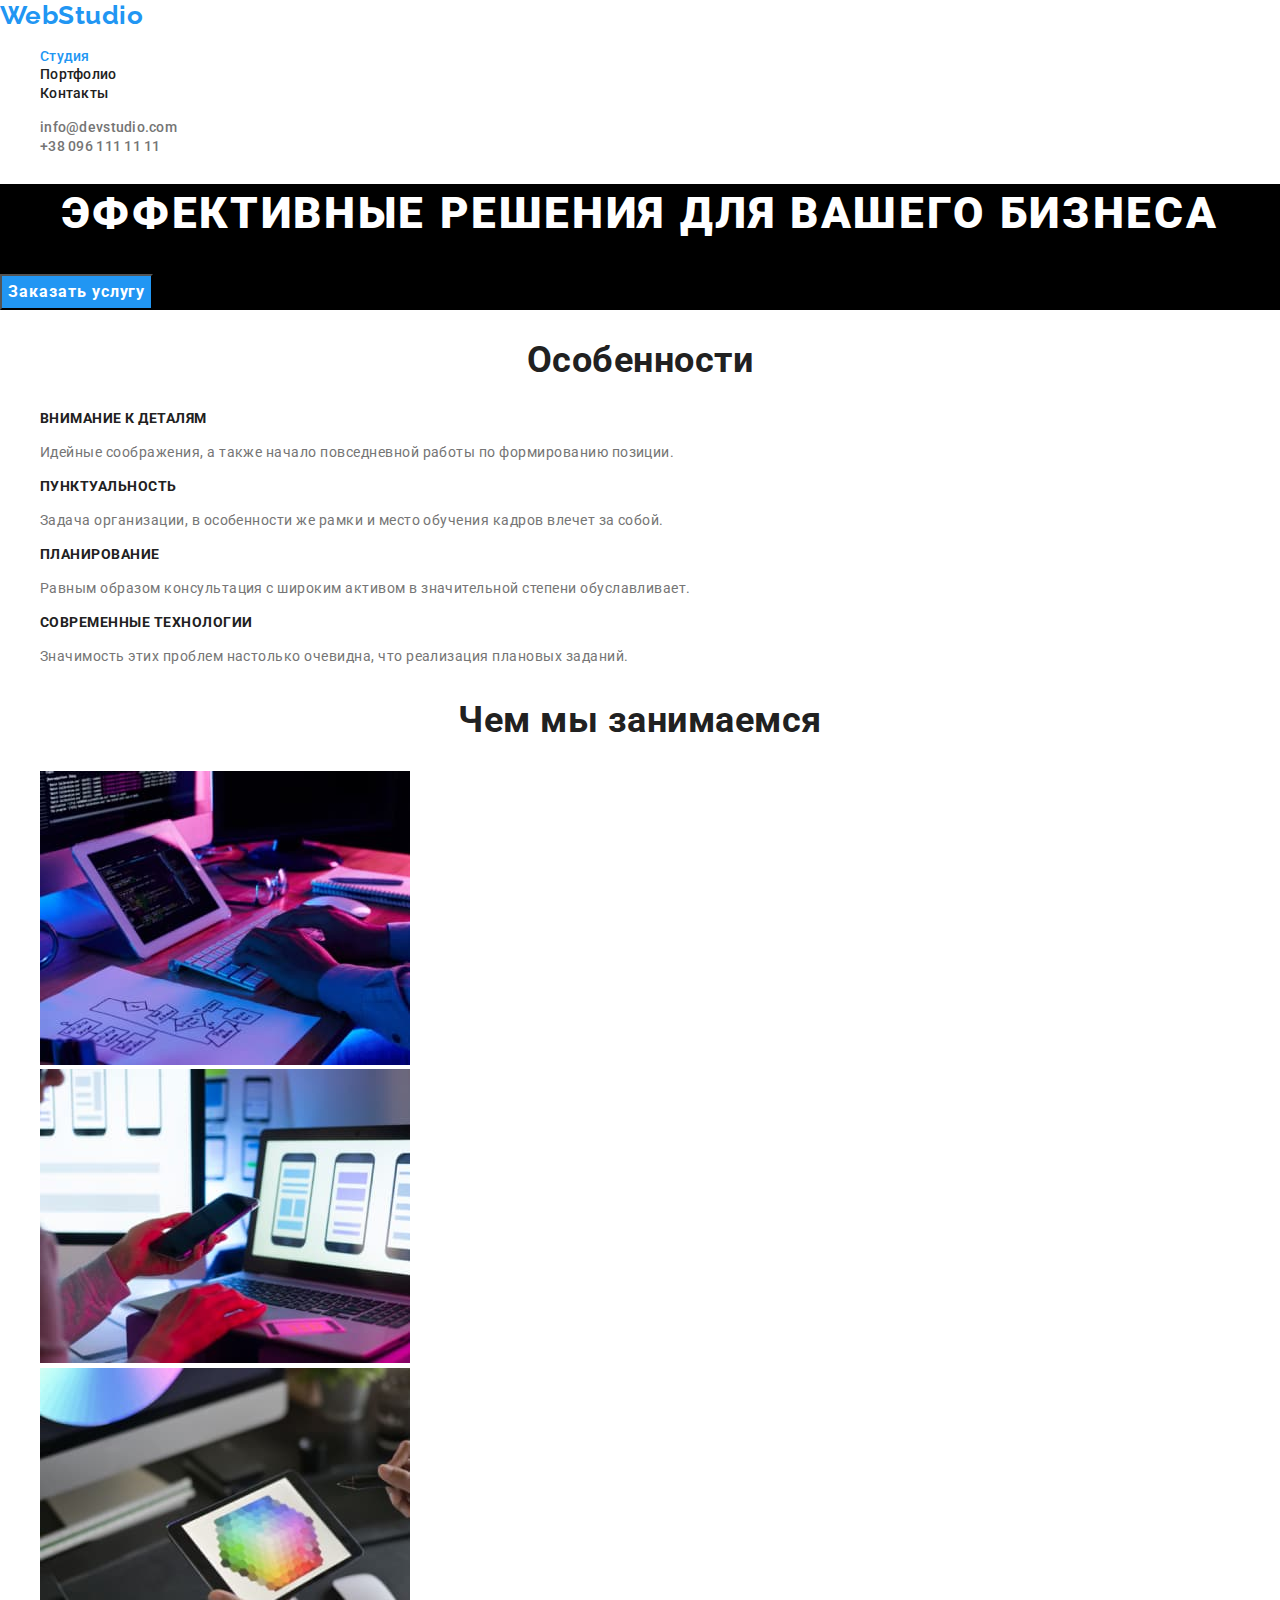
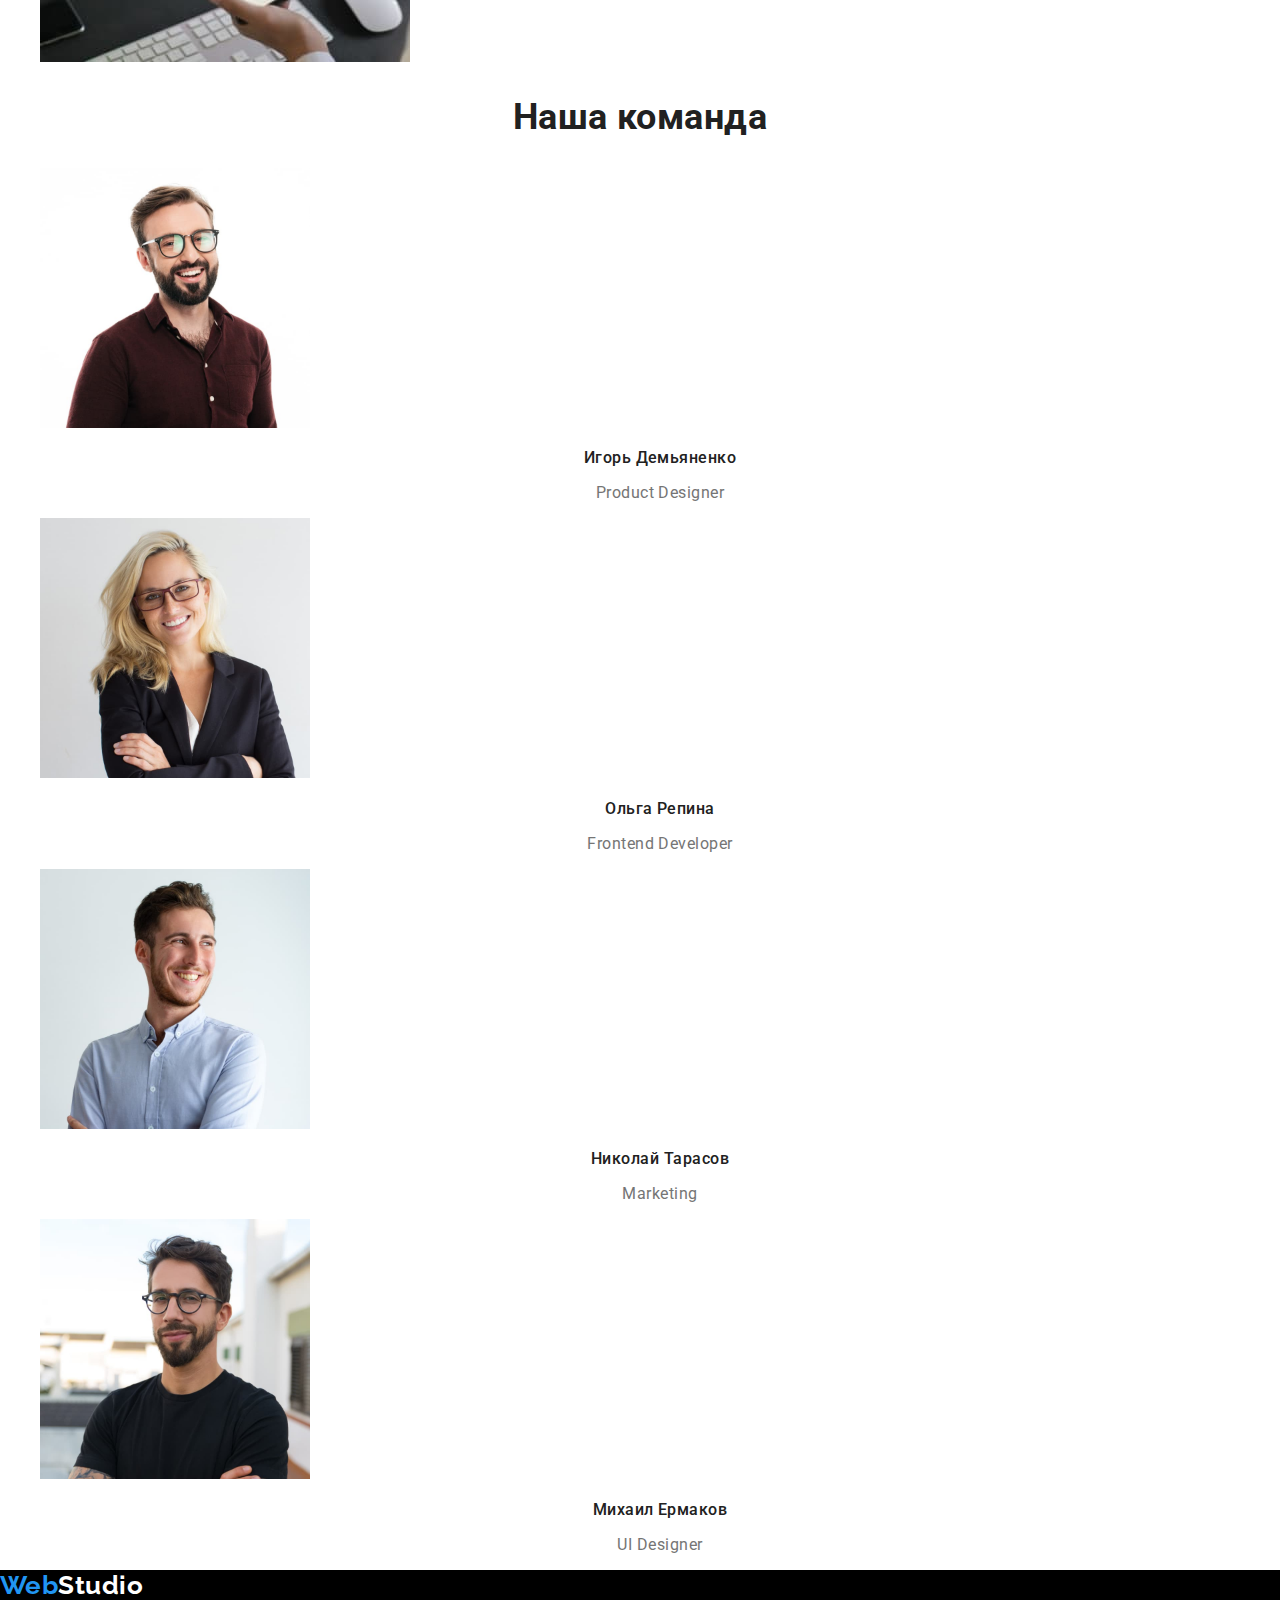
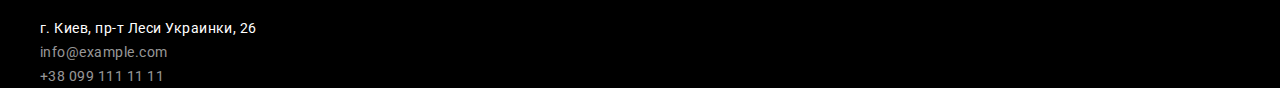
==== index.html @ 6b465ae9 "added homework #2" ====
<!DOCTYPE html>
<html lang="ru">
  <head>
    <meta charset="UTF-8" />
    <meta http-equiv="X-UA-Compatible" content="IE=edge" />
    <meta name="viewport" content="width=device-width, initial-scale=1.0" />
    <title>Студия</title>
    <link
      href="https://fonts.googleapis.com/css2?family=Raleway:wght@700&family=Roboto:wght@400;500;700;900&display=swap"
      rel="stylesheet"
    />
    <link rel="stylesheet" href="./css/modern-normalize.css" />
    <link rel="stylesheet" href="./css/styles.css" />
  </head>
  <body>
    <!-- Header -->

    <header>
      <nav>
        <a class="header-logo link" href=""
          ><span class="logo">Web</span>Studio
        </a>

        <ul class="list">
          <li><a class="nav-link link current" href="">Студия</a></li>
          <li>
            <a class="nav-link link" href="./portfolio.html">Портфолио</a>
          </li>
          <li><a class="nav-link link" href="">Контакты</a></li>
        </ul>
      </nav>

      <ul class="list">
        <li>
          <a class="contact-link link" href="mailto:info@devstudio.com"
            >info@devstudio.com</a
          >
        </li>
        <li>
          <a class="contact-link link" href="tel:+380961111111"
            >+38 096 111 11 11</a
          >
        </li>
      </ul>
    </header>
    <main>
      <!-- hero section -->

      <section class="hero">
        <h1 class="hero-title">Эффективные решения для вашего бизнеса</h1>
        <button class="hero-button button" type="button">
          Заказать услугу
        </button>
      </section>

      <!-- feature section -->

      <section class="section">
        <h2 class="section-title">Особенности</h2>
        <ul class="feature-list list">
          <li>
            <h3 class="feature-title">Внимание к деталям</h3>
            <p class="feature-text">
              Идейные соображения, а также начало повседневной работы по
              формированию позиции.
            </p>
          </li>
          <li>
            <h3 class="feature-title">Пунктуальность</h3>
            <p class="feature-text">
              Задача организации, в особенности же рамки и место обучения кадров
              влечет за собой.
            </p>
          </li>
          <li>
            <h3 class="feature-title">Планирование</h3>
            <p class="feature-text">
              Равным образом консультация с широким активом в значительной
              степени обуславливает.
            </p>
          </li>
          <li>
            <h3 class="feature-title">Современные технологии</h3>
            <p class="feature-text">
              Значимость этих проблем настолько очевидна, что реализация
              плановых заданий.
            </p>
          </li>
        </ul>
      </section>

      <!-- work section -->

      <section class="section">
        <h2 class="section-title">Чем мы занимаемся</h2>
        <ul class="work-list list">
          <li>
            <img
              src="./images/computer.jpg"
              width="370"
              alt="персональный комьютер"
            />
          </li>
          <li>
            <img
              src="./images/cellphone.jpg"
              width="370"
              alt="мобильный телефон"
            />
          </li>
          <li>
            <img src="./images/tablet.jpg" width="370" alt="планшет" />
          </li>
        </ul>
      </section>

      <!-- team section -->

      <section class="section">
        <h2 class="section-title">Наша команда</h2>
        <ul class="team-list list">
          <li>
            <img src="./images/igor.jpg" width="270" alt="Игорь Демьяненко" />
            <h3 class="team-title">Игорь Демьяненко</h3>
            <p class="team-text">Product Designer</p>
          </li>
          <li>
            <img src="./images/olga.jpg" width="270" alt="Ольга Репина" />
            <h3 class="team-title">Ольга Репина</h3>
            <p class="team-text">Frontend Developer</p>
          </li>
          <li>
            <img
              src="./images/nicholas.jpg"
              width="270"
              alt="Николай Тарасов"
            />
            <h3 class="team-title">Николай Тарасов</h3>
            <p class="team-text">Marketing</p>
          </li>
          <li>
            <img src="./images/michael.jpg" width="270" alt="Михаил Ермаков" />
            <h3 class="team-title">Михаил Ермаков</h3>
            <p class="team-text">UI Designer</p>
          </li>
        </ul>
      </section>
    </main>

    <!-- footer -->

    <footer class="footer">
      <a class="footer-logo link" href=""
        ><span class="logo">Web</span>Studio</a
      >

      <address>
        <ul class="list">
          <li>
            <span class="address-text">г. Киев, пр-т Леси Украинки, 26</span>
          </li>
          <li>
            <a class="address-link link" href="mailto:info@example.com"
              >info@example.com</a
            >
          </li>
          <li>
            <a class="address-link link" href="tel:+380991111111"
              >+38 099 111 11 11</a
            >
          </li>
        </ul>
      </address>
    </footer>
  </body>
</html>
---- css/styles.css ----
:root {
  --primary-text-color: #757575;
  --title-text-color: #212121;
  --accent-color: #2196f3;
}

body {
  color: var(--primary-text-color);
  background-color: #ffffff;

  font-family: roboto, sans-serif;
  letter-spacing: 0.03em;
}

.list {
  list-style: none;
}

.link {
  text-decoration: none;
  color: inherit;
}

.button {
  cursor: pointer;

  font-family: inherit;
}

/* header */

.logo {
  color: var(--accent-color);
}

.header-logo {
  color: #000000;

  font-family: Raleway, sans-serif;
  font-weight: 700;
  font-size: 26px;
  line-height: 1.19;
}

.header-logo:focus,
.header-logo:hover {
  color: var(--accent-color);
}

.nav-link {
  color: var(--title-text-color);
}

.nav-link,
.contact-link {
  font-weight: 500;
  font-size: 14px;
  line-height: 1.14;
  letter-spacing: 0.02em;
}

.nav-link:hover,
.nav-link:focus,
.contact-link:hover,
.contact-link:focus {
  color: var(--accent-color);
}

.nav-link.current {
  color: var(--accent-color);
}

/* footer */

.footer-logo {
  color: #ffffff;

  font-family: Raleway, sans-serif;
  font-weight: 700;
  font-size: 26px;
  line-height: 1.19;
}

.address-text {
  color: #ffffff;
}

.address-link {
  color: rgba(255, 255, 255, 0.6);
}

.footer-logo:focus,
.footer-logo:hover,
.address-link:focus,
.address-link:hover {
  color: var(--accent-color);
}

.footer {
  background-color: black;
}

.address-text,
.address-link {
  font-style: normal;
  font-size: 14px;
  line-height: 1.71;
}

/* index.html */

/* hero section */

.hero-button {
  color: #ffffff;
  background-color: var(--accent-color);

  font-weight: 700;
  font-size: 16px;
  line-height: 1.87;
  letter-spacing: 0.06em;
}

.hero-button:focus,
.hero-button:hover {
  background-color: #188ce8;
}

.hero-title {
  color: #ffffff;

  font-weight: 900;
  font-size: 44px;
  line-height: 1.36;
  text-align: center;
  letter-spacing: 0.06em;
  text-transform: uppercase;
}

.hero {
  background-color: black;
}

.section-title {
  color: var(--title-text-color);

  font-size: 36px;
  line-height: 1.17;
  text-align: center;
}

/* feature section */

.feature-title {
  color: var(--title-text-color);

  font-size: 14px;
  line-height: 1.14;
  text-transform: uppercase;
}

.feature-text {
  font-size: 14px;
  line-height: 1.71;
}

/* work section */

/* team section */

.team-title {
  color: var(--title-text-color);

  font-weight: 500;
  font-size: 16px;
  line-height: 1.19;
  text-align: center;
}

.team-text {
  font-size: 16px;
  line-height: 1.19;
  text-align: center;
}

/* portfolio.html */

.portfolio-button {
  color: var(--title-text-color);
  background-color: #f5f4fa;

  font-weight: 500;
  font-size: 16px;
  line-height: 1.62;
}

.portfolio-title {
  color: var(--title-text-color);

  font-size: 18px;
  line-height: 2;
  letter-spacing: 0.06em;
}

.portfolio-text {
  font-size: 16px;
  line-height: 1.87;
}

.portfolio-button:hover,
.portfolio-button:focus {
  color: #ffffff;
  background-color: var(--accent-color);
}
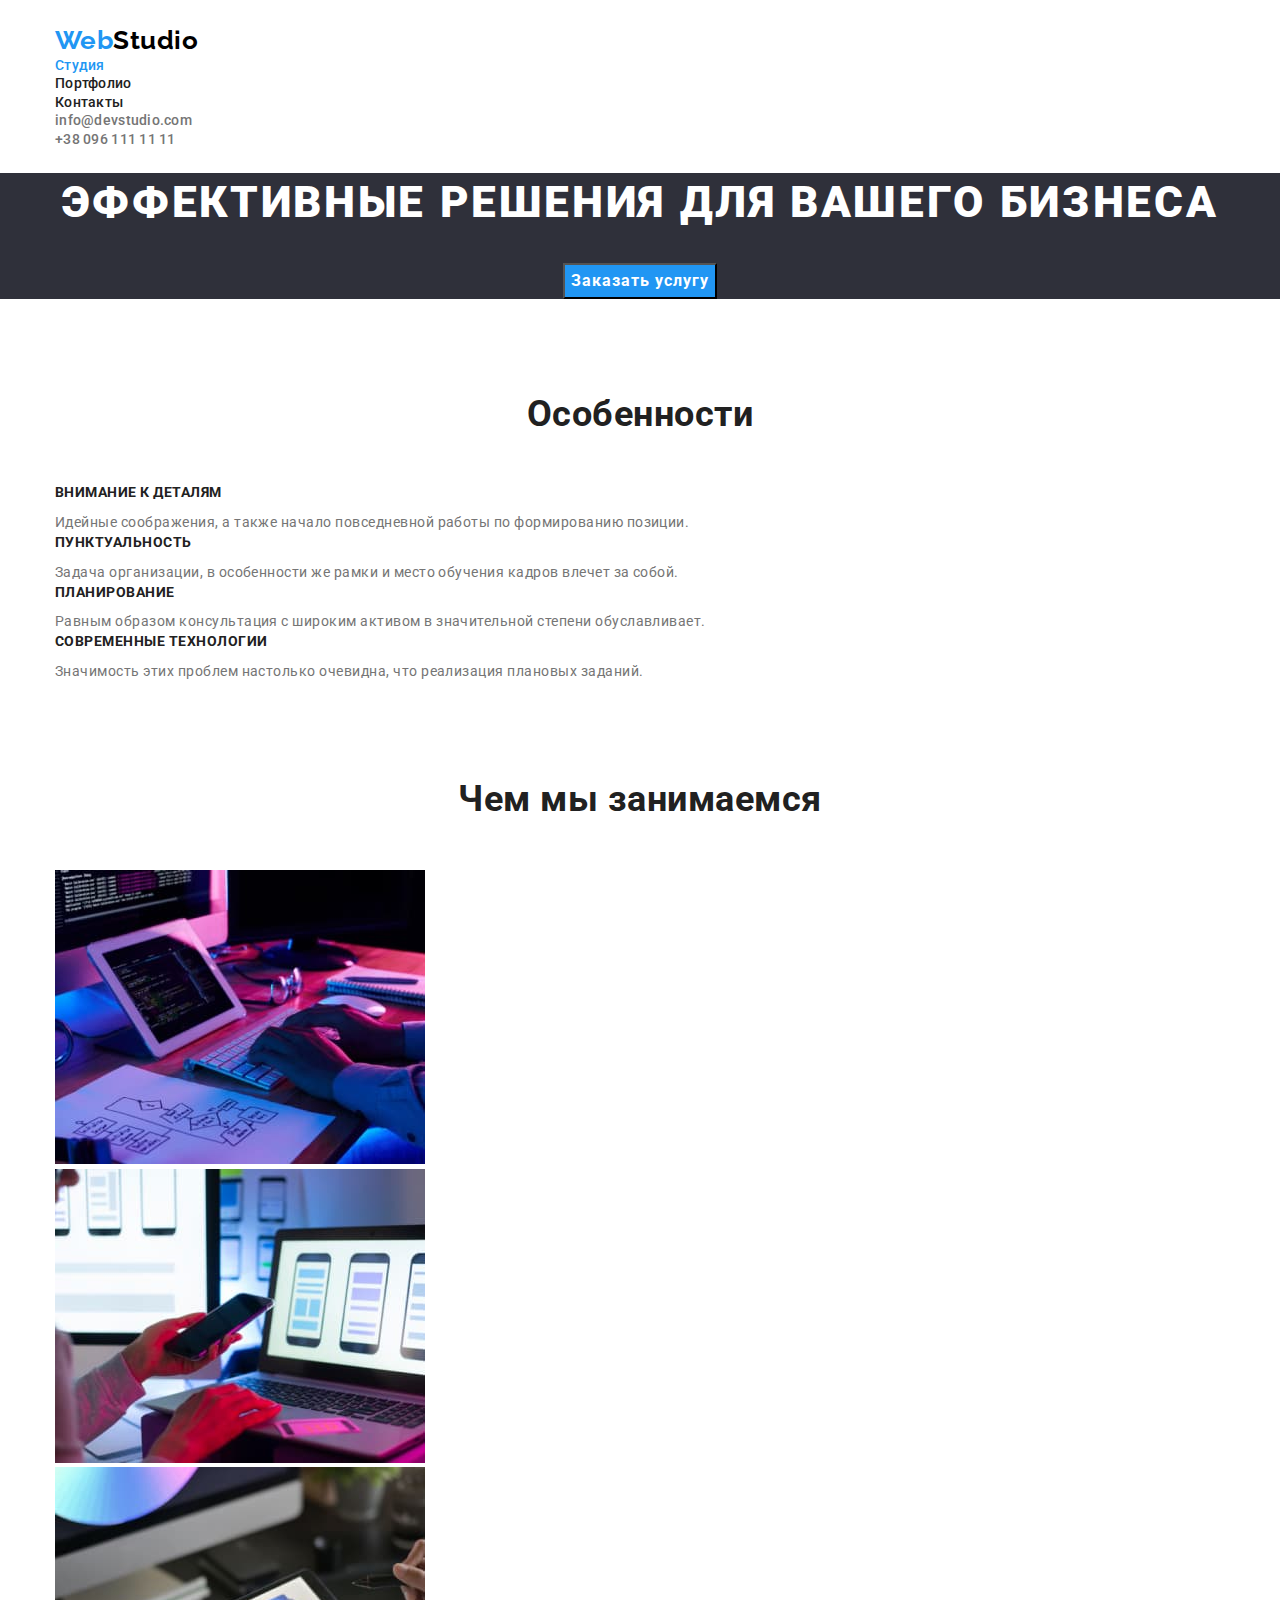
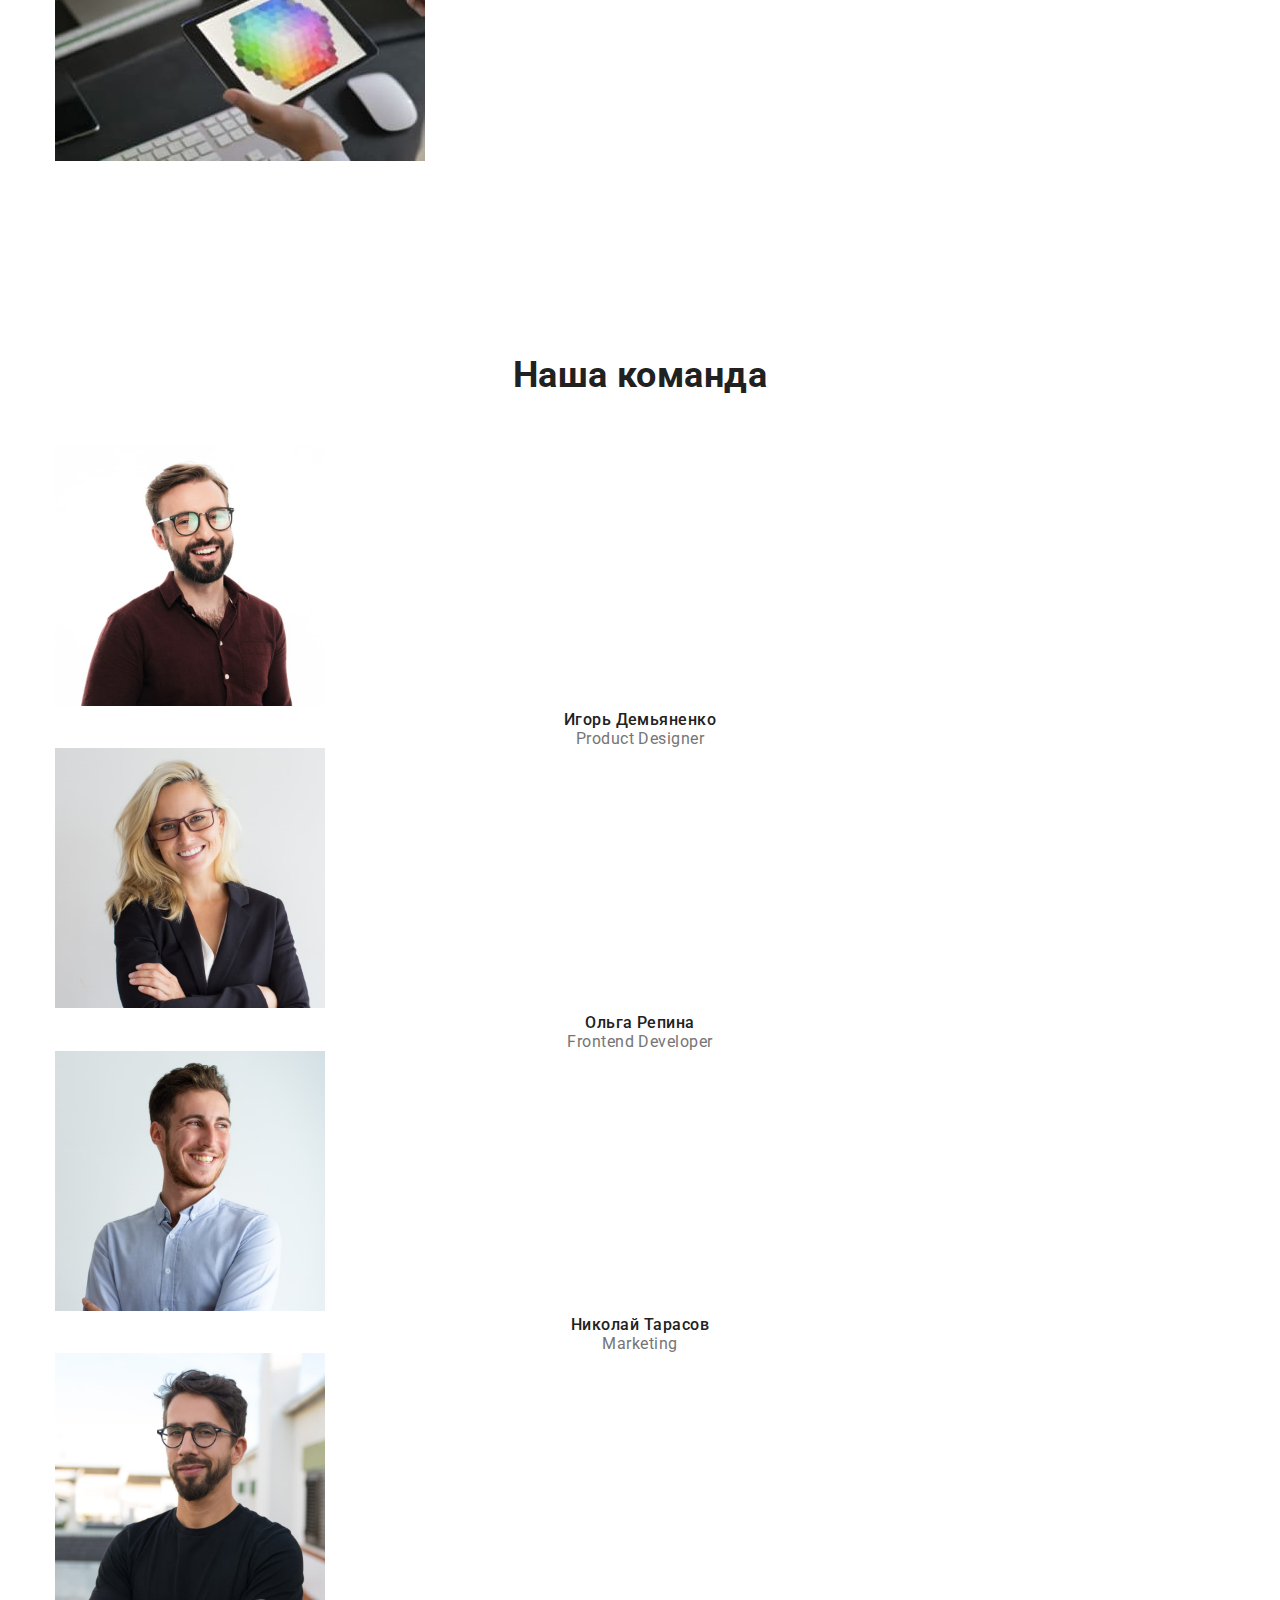
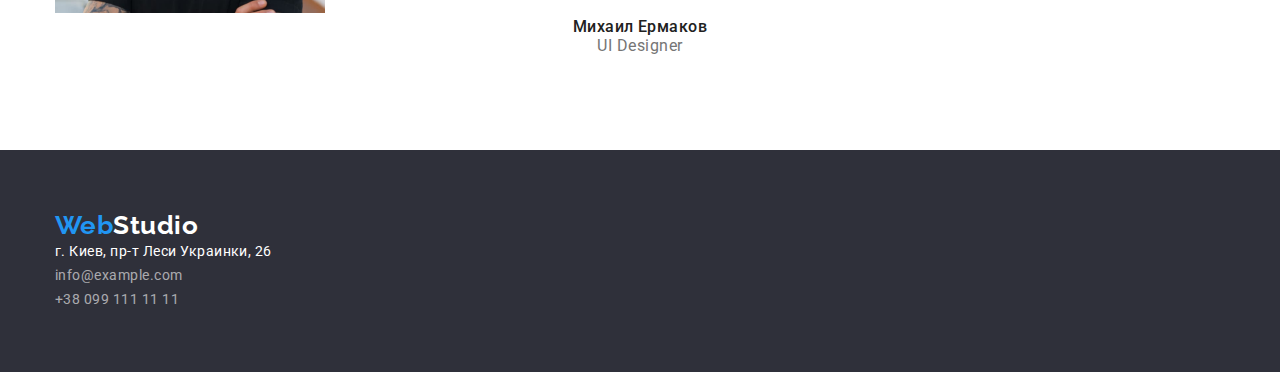
==== commit 42112123: "added container and some changes" ====
--- a/index.html
+++ b/index.html
@@ -9,39 +9,44 @@
       href="https://fonts.googleapis.com/css2?family=Raleway:wght@700&family=Roboto:wght@400;500;700;900&display=swap"
       rel="stylesheet"
     />
-    <link rel="stylesheet" href="./css/modern-normalize.css" />
+    <link
+      rel="stylesheet"
+      href="https://cdnjs.cloudflare.com/ajax/libs/modern-normalize/1.0.0/modern-normalize.min.css"
+    />
     <link rel="stylesheet" href="./css/styles.css" />
   </head>
   <body>
     <!-- Header -->
 
-    <header>
-      <nav>
-        <a class="header-logo link" href=""
-          ><span class="logo">Web</span>Studio
-        </a>
+    <header class="header">
+      <div class="container">
+        <nav>
+          <a class="header-logo link" href=""
+            ><span class="logo">Web</span>Studio
+          </a>
+
+          <ul class="list">
+            <li><a class="nav-link link current" href="">Студия</a></li>
+            <li>
+              <a class="nav-link link" href="./portfolio.html">Портфолио</a>
+            </li>
+            <li><a class="nav-link link" href="">Контакты</a></li>
+          </ul>
+        </nav>
 
         <ul class="list">
-          <li><a class="nav-link link current" href="">Студия</a></li>
           <li>
-            <a class="nav-link link" href="./portfolio.html">Портфолио</a>
+            <a class="contact-link link" href="mailto:info@devstudio.com"
+              >info@devstudio.com</a
+            >
           </li>
-          <li><a class="nav-link link" href="">Контакты</a></li>
+          <li>
+            <a class="contact-link link" href="tel:+380961111111"
+              >+38 096 111 11 11</a
+            >
+          </li>
         </ul>
-      </nav>
-
-      <ul class="list">
-        <li>
-          <a class="contact-link link" href="mailto:info@devstudio.com"
-            >info@devstudio.com</a
-          >
-        </li>
-        <li>
-          <a class="contact-link link" href="tel:+380961111111"
-            >+38 096 111 11 11</a
-          >
-        </li>
-      </ul>
+      </div>
     </header>
     <main>
       <!-- hero section -->
@@ -56,121 +61,133 @@
       <!-- feature section -->
 
       <section class="section">
-        <h2 class="section-title">Особенности</h2>
-        <ul class="feature-list list">
-          <li>
-            <h3 class="feature-title">Внимание к деталям</h3>
-            <p class="feature-text">
-              Идейные соображения, а также начало повседневной работы по
-              формированию позиции.
-            </p>
-          </li>
-          <li>
-            <h3 class="feature-title">Пунктуальность</h3>
-            <p class="feature-text">
-              Задача организации, в особенности же рамки и место обучения кадров
-              влечет за собой.
-            </p>
-          </li>
-          <li>
-            <h3 class="feature-title">Планирование</h3>
-            <p class="feature-text">
-              Равным образом консультация с широким активом в значительной
-              степени обуславливает.
-            </p>
-          </li>
-          <li>
-            <h3 class="feature-title">Современные технологии</h3>
-            <p class="feature-text">
-              Значимость этих проблем настолько очевидна, что реализация
-              плановых заданий.
-            </p>
-          </li>
-        </ul>
+        <div class="container">
+          <h2 class="section-title">Особенности</h2>
+          <ul class="feature-list list">
+            <li>
+              <h3 class="feature-title">Внимание к деталям</h3>
+              <p class="feature-text">
+                Идейные соображения, а также начало повседневной работы по
+                формированию позиции.
+              </p>
+            </li>
+            <li>
+              <h3 class="feature-title">Пунктуальность</h3>
+              <p class="feature-text">
+                Задача организации, в особенности же рамки и место обучения
+                кадров влечет за собой.
+              </p>
+            </li>
+            <li>
+              <h3 class="feature-title">Планирование</h3>
+              <p class="feature-text">
+                Равным образом консультация с широким активом в значительной
+                степени обуславливает.
+              </p>
+            </li>
+            <li>
+              <h3 class="feature-title">Современные технологии</h3>
+              <p class="feature-text">
+                Значимость этих проблем настолько очевидна, что реализация
+                плановых заданий.
+              </p>
+            </li>
+          </ul>
+        </div>
       </section>
 
       <!-- work section -->
 
-      <section class="section">
-        <h2 class="section-title">Чем мы занимаемся</h2>
-        <ul class="work-list list">
-          <li>
-            <img
-              src="./images/computer.jpg"
-              width="370"
-              alt="персональный комьютер"
-            />
-          </li>
-          <li>
-            <img
-              src="./images/cellphone.jpg"
-              width="370"
-              alt="мобильный телефон"
-            />
-          </li>
-          <li>
-            <img src="./images/tablet.jpg" width="370" alt="планшет" />
-          </li>
-        </ul>
+      <section class="section no-padding">
+        <div class="container">
+          <h2 class="section-title">Чем мы занимаемся</h2>
+          <ul class="work-list list">
+            <li>
+              <img
+                src="./images/computer.jpg"
+                width="370"
+                alt="персональный комьютер"
+              />
+            </li>
+            <li>
+              <img
+                src="./images/cellphone.jpg"
+                width="370"
+                alt="мобильный телефон"
+              />
+            </li>
+            <li>
+              <img src="./images/tablet.jpg" width="370" alt="планшет" />
+            </li>
+          </ul>
+        </div>
       </section>
 
       <!-- team section -->
 
       <section class="section">
-        <h2 class="section-title">Наша команда</h2>
-        <ul class="team-list list">
-          <li>
-            <img src="./images/igor.jpg" width="270" alt="Игорь Демьяненко" />
-            <h3 class="team-title">Игорь Демьяненко</h3>
-            <p class="team-text">Product Designer</p>
-          </li>
-          <li>
-            <img src="./images/olga.jpg" width="270" alt="Ольга Репина" />
-            <h3 class="team-title">Ольга Репина</h3>
-            <p class="team-text">Frontend Developer</p>
-          </li>
-          <li>
-            <img
-              src="./images/nicholas.jpg"
-              width="270"
-              alt="Николай Тарасов"
-            />
-            <h3 class="team-title">Николай Тарасов</h3>
-            <p class="team-text">Marketing</p>
-          </li>
-          <li>
-            <img src="./images/michael.jpg" width="270" alt="Михаил Ермаков" />
-            <h3 class="team-title">Михаил Ермаков</h3>
-            <p class="team-text">UI Designer</p>
-          </li>
-        </ul>
+        <div class="container">
+          <h2 class="section-title">Наша команда</h2>
+          <ul class="team-list list">
+            <li>
+              <img src="./images/igor.jpg" width="270" alt="Игорь Демьяненко" />
+              <h3 class="team-title">Игорь Демьяненко</h3>
+              <p class="team-text">Product Designer</p>
+            </li>
+            <li>
+              <img src="./images/olga.jpg" width="270" alt="Ольга Репина" />
+              <h3 class="team-title">Ольга Репина</h3>
+              <p class="team-text">Frontend Developer</p>
+            </li>
+            <li>
+              <img
+                src="./images/nicholas.jpg"
+                width="270"
+                alt="Николай Тарасов"
+              />
+              <h3 class="team-title">Николай Тарасов</h3>
+              <p class="team-text">Marketing</p>
+            </li>
+            <li>
+              <img
+                src="./images/michael.jpg"
+                width="270"
+                alt="Михаил Ермаков"
+              />
+              <h3 class="team-title">Михаил Ермаков</h3>
+              <p class="team-text">UI Designer</p>
+            </li>
+          </ul>
+        </div>
       </section>
     </main>
 
     <!-- footer -->
 
     <footer class="footer">
-      <a class="footer-logo link" href=""
-        ><span class="logo">Web</span>Studio</a
-      >
+      <div class="container">
+        <a class="footer-logo link" href=""
+          ><span class="logo">Web</span>Studio</a
+        >
 
-      <address>
-        <ul class="list">
-          <li>
-            <span class="address-text">г. Киев, пр-т Леси Украинки, 26</span>
-          </li>
-          <li>
-            <a class="address-link link" href="mailto:info@example.com"
-              >info@example.com</a
-            >
-          </li>
-          <li>
-            <a class="address-link link" href="tel:+380991111111"
-              >+38 099 111 11 11</a
-            >
-          </li>
-        </ul>
-      </address>
+        <address>
+          <ul class="list">
+            <li>
+              <span class="address-text">г. Киев, пр-т Леси Украинки, 26</span>
+            </li>
+            <li>
+              <a class="address-link link" href="mailto:info@example.com"
+                >info@example.com</a
+              >
+            </li>
+            <li>
+              <a class="address-link link" href="tel:+380991111111"
+                >+38 099 111 11 11</a
+              >
+            </li>
+          </ul>
+        </address>
+      </div>
     </footer>
   </body>
 </html>
--- a/css/styles.css
+++ b/css/styles.css
@@ -2,18 +2,33 @@
   --primary-text-color: #757575;
   --title-text-color: #212121;
   --accent-color: #2196f3;
+  --background-color-primal: #ffffff;
+  --background-color-secondary: #2f303a;
 }
 
 body {
   color: var(--primary-text-color);
-  background-color: #ffffff;
+  background-color: var(--background-color-primal);
 
   font-family: roboto, sans-serif;
   letter-spacing: 0.03em;
 }
 
+h1,
+h2,
+h3,
+h4,
+h5,
+h6,
+p {
+  padding: 0;
+  margin: 0;
+}
+
 .list {
   list-style: none;
+  padding: 0;
+  margin: 0;
 }
 
 .link {
@@ -27,7 +42,19 @@
   font-family: inherit;
 }
 
+.container {
+  width: 1200px;
+  padding-left: 15px;
+  padding-right: 15px;
+  margin: 0 auto;
+}
+
 /* header */
+
+.header {
+  padding-top: 25px;
+  padding-bottom: 25px;
+}
 
 .logo {
   color: var(--accent-color);
@@ -73,7 +100,7 @@
 /* footer */
 
 .footer-logo {
-  color: #ffffff;
+  color: var(--background-color-primal);
 
   font-family: Raleway, sans-serif;
   font-weight: 700;
@@ -82,7 +109,7 @@
 }
 
 .address-text {
-  color: #ffffff;
+  color: var(--background-color-primal);
 }
 
 .address-link {
@@ -97,7 +124,9 @@
 }
 
 .footer {
-  background-color: black;
+  padding-top: 60px;
+  padding-bottom: 60px;
+  background: var(--background-color-secondary);
 }
 
 .address-text,
@@ -111,8 +140,12 @@
 
 /* hero section */
 
+.hero {
+  text-align: center;
+}
+
 .hero-button {
-  color: #ffffff;
+  color: var(--background-color-primal);
   background-color: var(--accent-color);
 
   font-weight: 700;
@@ -127,18 +160,20 @@
 }
 
 .hero-title {
-  color: #ffffff;
+  color: var(--background-color-primal);
 
   font-weight: 900;
   font-size: 44px;
   line-height: 1.36;
-  text-align: center;
   letter-spacing: 0.06em;
   text-transform: uppercase;
+
+  margin-top: 0;
+  margin-bottom: 30px;
 }
 
 .hero {
-  background-color: black;
+  background: var(--background-color-secondary);
 }
 
 .section-title {
@@ -147,9 +182,20 @@
   font-size: 36px;
   line-height: 1.17;
   text-align: center;
+
+  margin-bottom: 50px;
 }
 
 /* feature section */
+
+.section {
+  padding-top: 94px;
+  padding-bottom: 94px;
+}
+
+.section.no-padding {
+  padding-top: 0;
+}
 
 .feature-title {
   color: var(--title-text-color);
@@ -157,6 +203,8 @@
   font-size: 14px;
   line-height: 1.14;
   text-transform: uppercase;
+
+  margin-bottom: 10px;
 }
 
 .feature-text {
@@ -209,6 +257,6 @@
 
 .portfolio-button:hover,
 .portfolio-button:focus {
-  color: #ffffff;
+  color: var(--background-color-primal);
   background-color: var(--accent-color);
 }
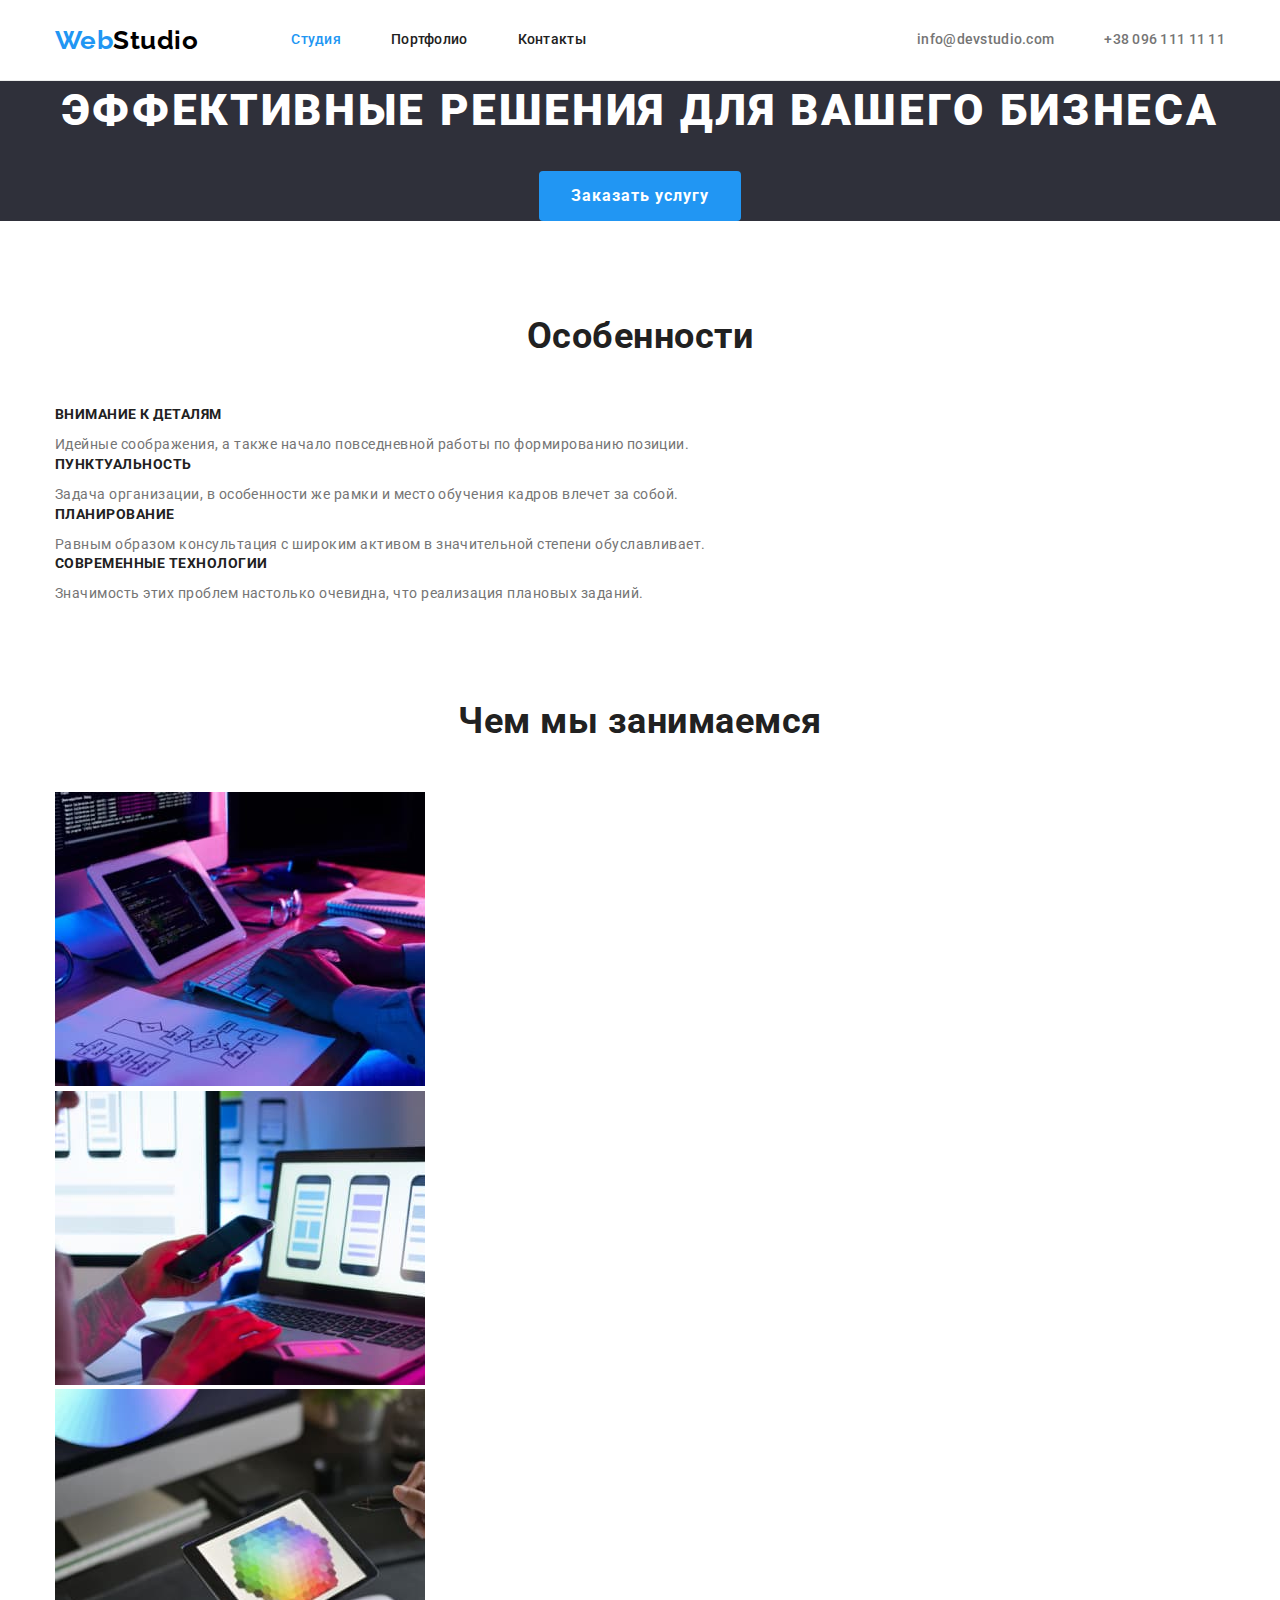
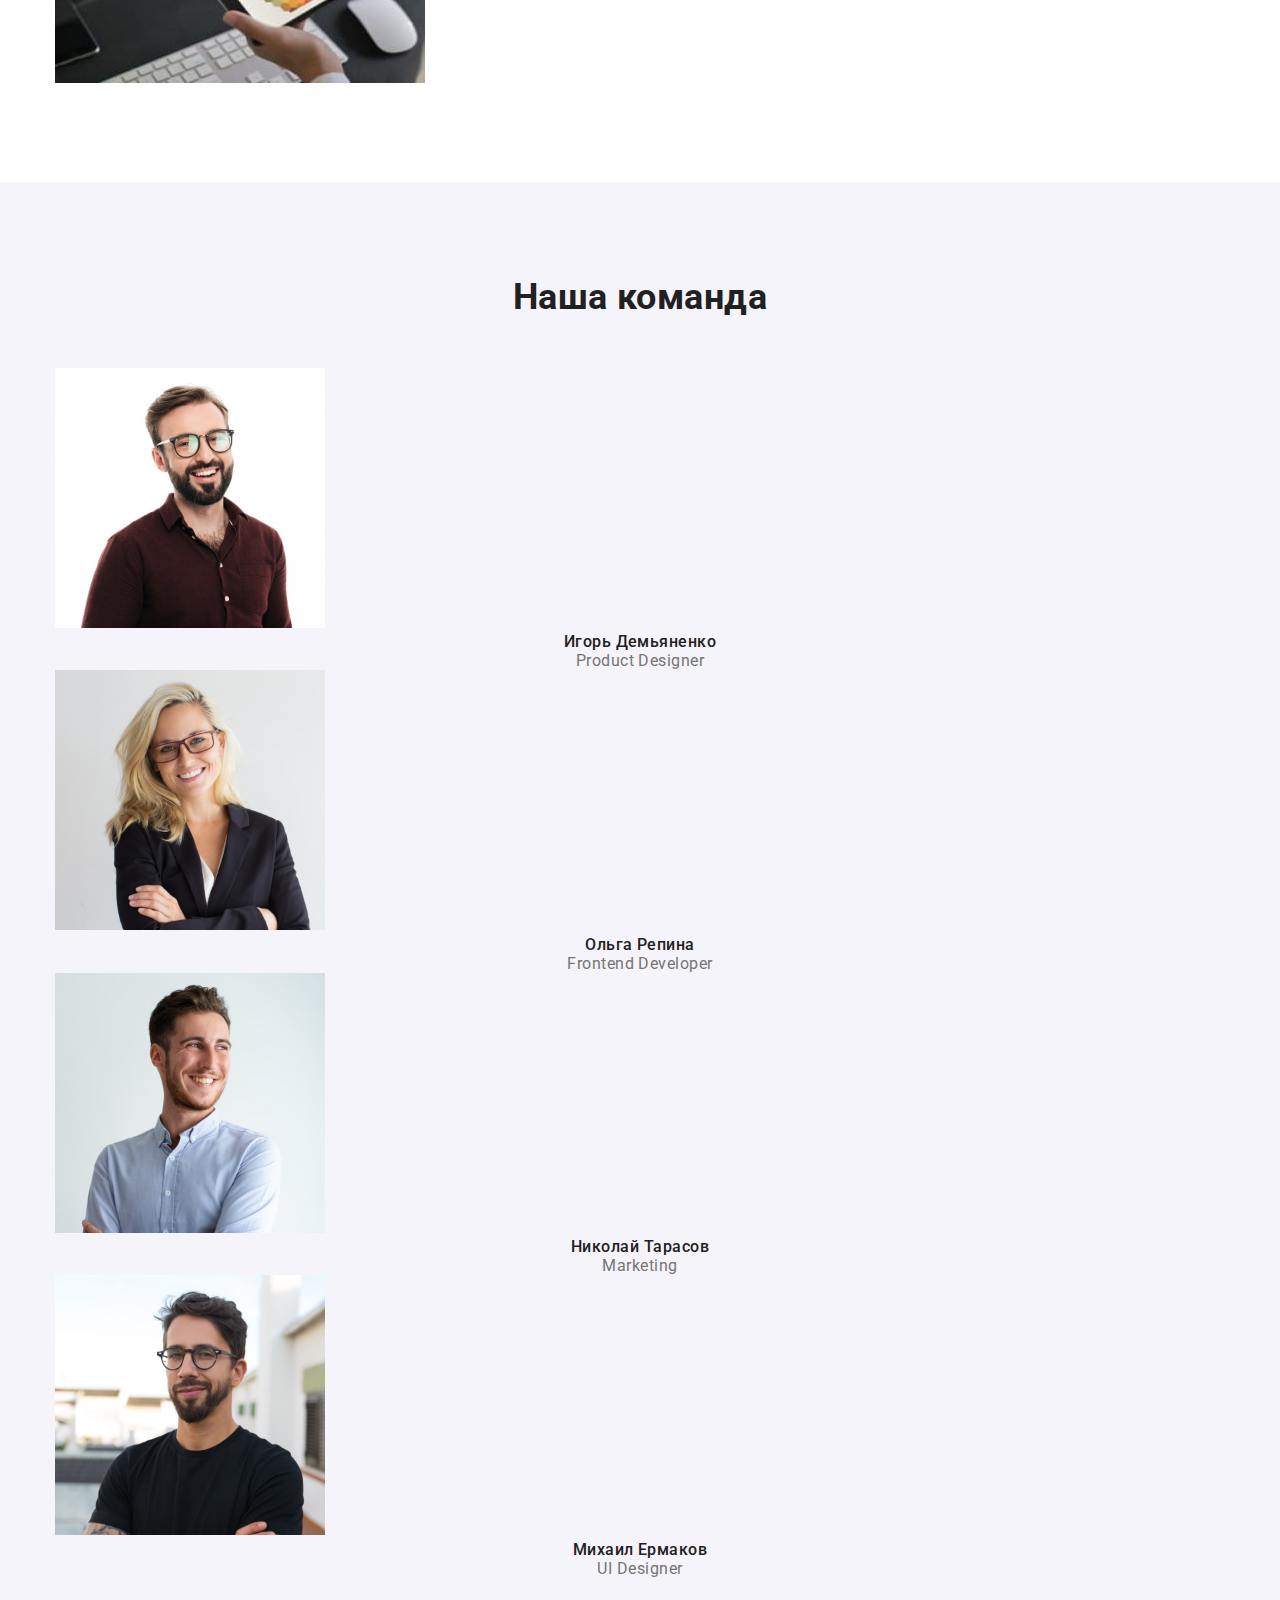
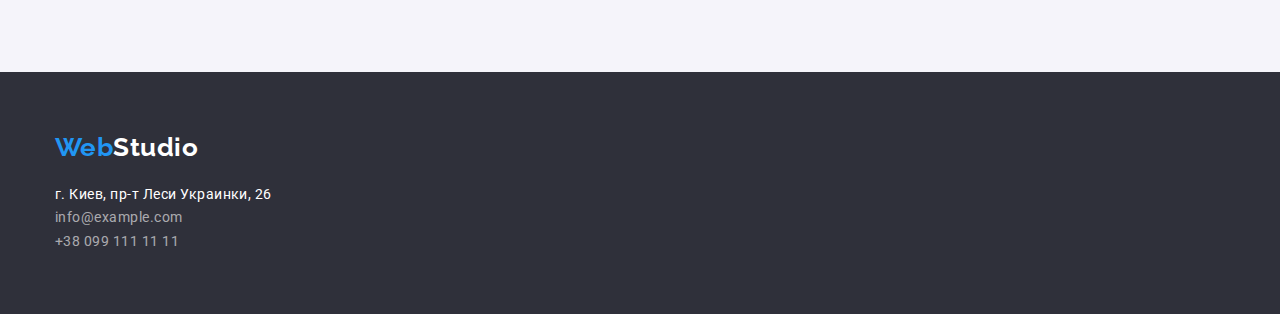
==== commit 8d7ef063: "modified header and footer with flex" ====
--- a/index.html
+++ b/index.html
@@ -19,28 +19,30 @@
     <!-- Header -->
 
     <header class="header">
-      <div class="container">
-        <nav>
+      <div class="container main-header">
+        <nav class="main-nav">
           <a class="header-logo link" href=""
             ><span class="logo">Web</span>Studio
           </a>
 
-          <ul class="list">
-            <li><a class="nav-link link current" href="">Студия</a></li>
-            <li>
+          <ul class="list nav-list">
+            <li class="item">
+              <a class="nav-link link current" href="">Студия</a>
+            </li>
+            <li class="item">
               <a class="nav-link link" href="./portfolio.html">Портфолио</a>
             </li>
-            <li><a class="nav-link link" href="">Контакты</a></li>
+            <li class="item"><a class="nav-link link" href="">Контакты</a></li>
           </ul>
         </nav>
 
-        <ul class="list">
-          <li>
+        <ul class="list contact-list">
+          <li class="item">
             <a class="contact-link link" href="mailto:info@devstudio.com"
               >info@devstudio.com</a
             >
           </li>
-          <li>
+          <li class="item">
             <a class="contact-link link" href="tel:+380961111111"
               >+38 096 111 11 11</a
             >
@@ -125,7 +127,7 @@
 
       <!-- team section -->
 
-      <section class="section">
+      <section class="section section-bg-color">
         <div class="container">
           <h2 class="section-title">Наша команда</h2>
           <ul class="team-list list">
@@ -171,16 +173,16 @@
         >
 
         <address>
-          <ul class="list">
-            <li>
+          <ul class="list address-list">
+            <li class="item">
               <span class="address-text">г. Киев, пр-т Леси Украинки, 26</span>
             </li>
-            <li>
+            <li class="item">
               <a class="address-link link" href="mailto:info@example.com"
                 >info@example.com</a
               >
             </li>
-            <li>
+            <li class="item">
               <a class="address-link link" href="tel:+380991111111"
                 >+38 099 111 11 11</a
               >
--- a/css/styles.css
+++ b/css/styles.css
@@ -52,8 +52,36 @@
 /* header */
 
 .header {
-  padding-top: 25px;
-  padding-bottom: 25px;
+  border-bottom-width: 1px;
+  border-bottom-style: solid;
+  border-bottom-color: #ececec;
+}
+
+.main-header {
+  display: flex;
+}
+
+.main-nav {
+  display: flex;
+  align-items: center;
+}
+
+.nav-list {
+  display: flex;
+  margin-left: 93px;
+}
+
+.nav-list .item + .item {
+  margin-left: 50px;
+}
+
+.contact-list {
+  display: flex;
+  margin-left: auto;
+}
+
+.contact-list .item + .item {
+  margin-left: 50px;
 }
 
 .logo {
@@ -80,6 +108,10 @@
 
 .nav-link,
 .contact-link {
+  display: block;
+  padding-top: 32px;
+  padding-bottom: 32px;
+
   font-weight: 500;
   font-size: 14px;
   line-height: 1.14;
@@ -128,6 +160,14 @@
   padding-bottom: 60px;
   background: var(--background-color-secondary);
 }
+
+.address-list {
+  margin-top: 20px;
+}
+
+/* .address-list .item + .item {
+  margin-top: 9px;
+} */
 
 .address-text,
 .address-link {
@@ -136,6 +176,10 @@
   line-height: 1.71;
 }
 
+.address-link {
+  padding-top: 9px;
+}
+
 /* index.html */
 
 /* hero section */
@@ -145,6 +189,7 @@
 }
 
 .hero-button {
+  display: inline-block;
   color: var(--background-color-primal);
   background-color: var(--accent-color);
 
@@ -152,6 +197,11 @@
   font-size: 16px;
   line-height: 1.87;
   letter-spacing: 0.06em;
+
+  border: none;
+  min-width: 200px;
+  padding: 10px 32px;
+  border-radius: 4px;
 }
 
 .hero-button:focus,
@@ -216,6 +266,9 @@
 
 /* team section */
 
+.section-bg-color {
+  background: #f5f4fa;
+}
 .team-title {
   color: var(--title-text-color);
 
@@ -234,12 +287,17 @@
 /* portfolio.html */
 
 .portfolio-button {
+  display: inline-block;
   color: var(--title-text-color);
   background-color: #f5f4fa;
 
   font-weight: 500;
   font-size: 16px;
   line-height: 1.62;
+
+  padding: 6px 22px;
+  border: none;
+  border-radius: 4px;
 }
 
 .portfolio-title {
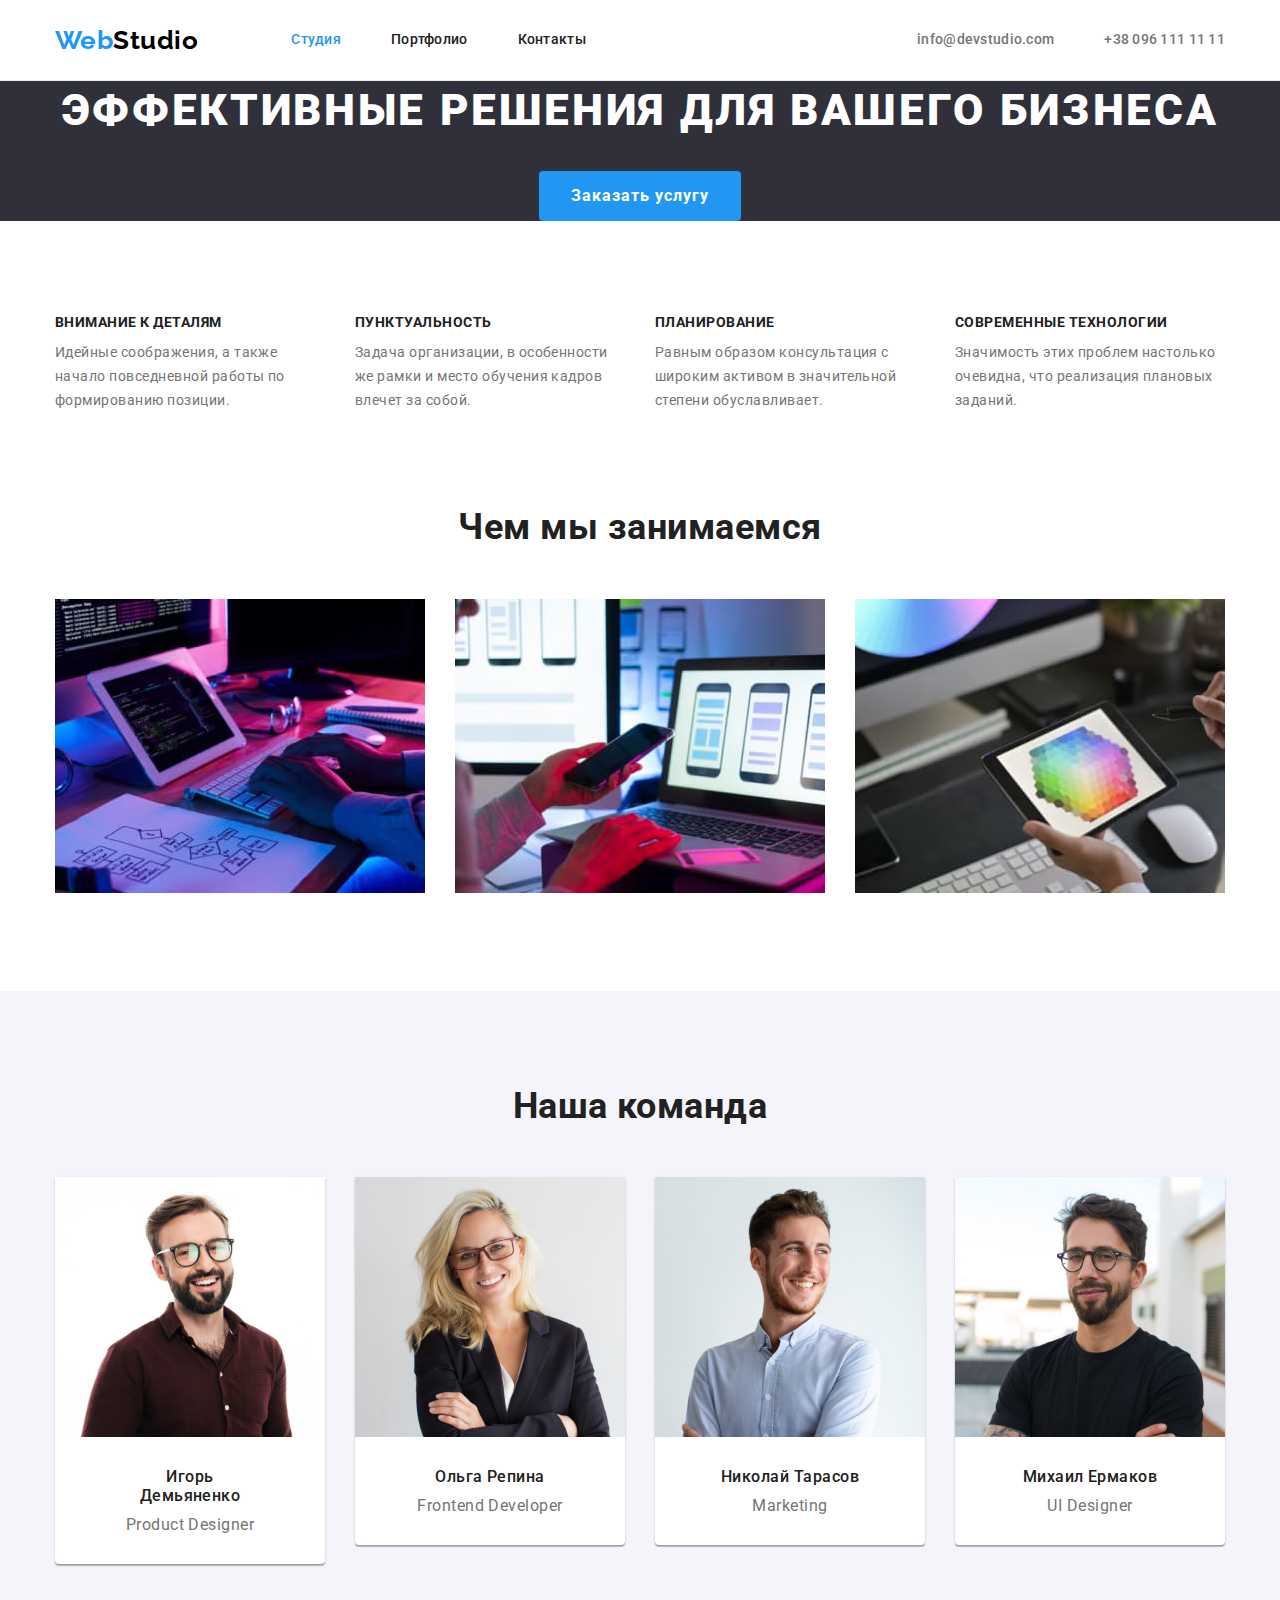
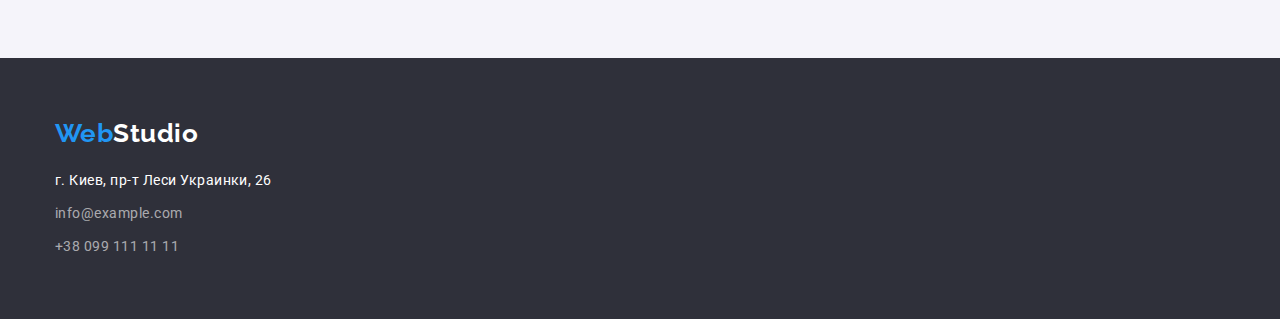
==== commit 1dcbafac: "completed homework" ====
--- a/index.html
+++ b/index.html
@@ -64,30 +64,30 @@
 
       <section class="section">
         <div class="container">
-          <h2 class="section-title">Особенности</h2>
+          <h2 class="section-title no-display">Особенности</h2>
           <ul class="feature-list list">
-            <li>
+            <li class="item">
               <h3 class="feature-title">Внимание к деталям</h3>
               <p class="feature-text">
                 Идейные соображения, а также начало повседневной работы по
                 формированию позиции.
               </p>
             </li>
-            <li>
+            <li class="item">
               <h3 class="feature-title">Пунктуальность</h3>
               <p class="feature-text">
                 Задача организации, в особенности же рамки и место обучения
                 кадров влечет за собой.
               </p>
             </li>
-            <li>
+            <li class="item">
               <h3 class="feature-title">Планирование</h3>
               <p class="feature-text">
                 Равным образом консультация с широким активом в значительной
                 степени обуславливает.
               </p>
             </li>
-            <li>
+            <li class="item">
               <h3 class="feature-title">Современные технологии</h3>
               <p class="feature-text">
                 Значимость этих проблем настолько очевидна, что реализация
@@ -104,21 +104,21 @@
         <div class="container">
           <h2 class="section-title">Чем мы занимаемся</h2>
           <ul class="work-list list">
-            <li>
+            <li class="item">
               <img
                 src="./images/computer.jpg"
                 width="370"
                 alt="персональный комьютер"
               />
             </li>
-            <li>
+            <li class="item">
               <img
                 src="./images/cellphone.jpg"
                 width="370"
                 alt="мобильный телефон"
               />
             </li>
-            <li>
+            <li class="item">
               <img src="./images/tablet.jpg" width="370" alt="планшет" />
             </li>
           </ul>
@@ -131,33 +131,61 @@
         <div class="container">
           <h2 class="section-title">Наша команда</h2>
           <ul class="team-list list">
-            <li>
-              <img src="./images/igor.jpg" width="270" alt="Игорь Демьяненко" />
-              <h3 class="team-title">Игорь Демьяненко</h3>
-              <p class="team-text">Product Designer</p>
-            </li>
-            <li>
-              <img src="./images/olga.jpg" width="270" alt="Ольга Репина" />
-              <h3 class="team-title">Ольга Репина</h3>
-              <p class="team-text">Frontend Developer</p>
-            </li>
-            <li>
-              <img
-                src="./images/nicholas.jpg"
-                width="270"
-                alt="Николай Тарасов"
-              />
-              <h3 class="team-title">Николай Тарасов</h3>
-              <p class="team-text">Marketing</p>
-            </li>
-            <li>
-              <img
-                src="./images/michael.jpg"
-                width="270"
-                alt="Михаил Ермаков"
-              />
-              <h3 class="team-title">Михаил Ермаков</h3>
-              <p class="team-text">UI Designer</p>
+            <li class="item">
+              <div class="card">
+                <img
+                  class="team-img"
+                  src="./images/igor.jpg"
+                  width="270"
+                  alt="Игорь Демьяненко"
+                />
+                <div class="card-footer">
+                  <h3 class="team-title">Игорь Демьяненко</h3>
+                  <p class="team-text">Product Designer</p>
+                </div>
+              </div>
+            </li>
+            <li class="item">
+              <div class="card">
+                <img
+                  class="team-img"
+                  src="./images/olga.jpg"
+                  width="270"
+                  alt="Ольга Репина"
+                />
+                <div class="card-footer">
+                  <h3 class="team-title">Ольга Репина</h3>
+                  <p class="team-text">Frontend Developer</p>
+                </div>
+              </div>
+            </li>
+            <li class="item">
+              <div class="card">
+                <img
+                  class="team-img"
+                  src="./images/nicholas.jpg"
+                  width="270"
+                  alt="Николай Тарасов"
+                />
+                <div class="card-footer">
+                  <h3 class="team-title">Николай Тарасов</h3>
+                  <p class="team-text">Marketing</p>
+                </div>
+              </div>
+            </li>
+            <li class="item">
+              <div class="card">
+                <img
+                  class="team-img"
+                  src="./images/michael.jpg"
+                  width="270"
+                  alt="Михаил Ермаков"
+                />
+                <div class="card-footer">
+                  <h3 class="team-title">Михаил Ермаков</h3>
+                  <p class="team-text">UI Designer</p>
+                </div>
+              </div>
             </li>
           </ul>
         </div>
--- a/css/styles.css
+++ b/css/styles.css
@@ -177,6 +177,7 @@
 }
 
 .address-link {
+  display: block;
   padding-top: 9px;
 }
 
@@ -247,6 +248,22 @@
   padding-top: 0;
 }
 
+.no-display {
+  display: none;
+}
+
+.feature-list {
+  display: flex;
+}
+
+.feature-list .item {
+  width: 270px;
+}
+
+.feature-list .item:not(:last-child) {
+  margin-right: 30px;
+}
+
 .feature-title {
   color: var(--title-text-color);
 
@@ -264,12 +281,46 @@
 
 /* work section */
 
+.work-list {
+  display: flex;
+}
+
+.work-list .item:not(:last-child) {
+  margin-right: 30px;
+}
+
 /* team section */
+
+.team-list {
+  display: flex;
+}
+
+.team-list .item:not(:last-child) {
+  margin-right: 30px;
+}
+
+.team-list .card-footer {
+  padding: 30px 59px;
+}
+
+.team-list .card {
+  background: #ffffff;
+
+  box-shadow: 0px 1px 3px rgba(0, 0, 0, 0.12), 0px 1px 1px rgba(0, 0, 0, 0.14),
+    0px 2px 1px rgba(0, 0, 0, 0.2);
+  border-radius: 0px 0px 4px 4px;
+}
+
+.team-img {
+  display: block;
+}
 
 .section-bg-color {
   background: #f5f4fa;
 }
 .team-title {
+  margin-bottom: 10px;
+
   color: var(--title-text-color);
 
   font-weight: 500;
@@ -286,6 +337,20 @@
 
 /* portfolio.html */
 
+.pf-section-title {
+  display: none;
+}
+
+.button-list {
+  display: flex;
+  justify-content: center;
+  margin-bottom: 49px;
+}
+
+.button-list .item + .item {
+  margin-left: 8px;
+}
+
 .portfolio-button {
   display: inline-block;
   color: var(--title-text-color);
@@ -300,7 +365,31 @@
   border-radius: 4px;
 }
 
+.portfolio-list {
+  display: flex;
+  flex-wrap: wrap;
+  margin: -15px;
+}
+
+.portfolio-list .item {
+  width: calc((100% - 60) / 3);
+  margin: 15px;
+}
+
+.portfolio-img {
+  display: block;
+}
+
+.portfolio-list .card-footer {
+  padding: 20px 24px;
+
+  border: 1px solid #eeeeee;
+  border-top: none;
+}
+
 .portfolio-title {
+  margin-bottom: 4px;
+
   color: var(--title-text-color);
 
   font-size: 18px;
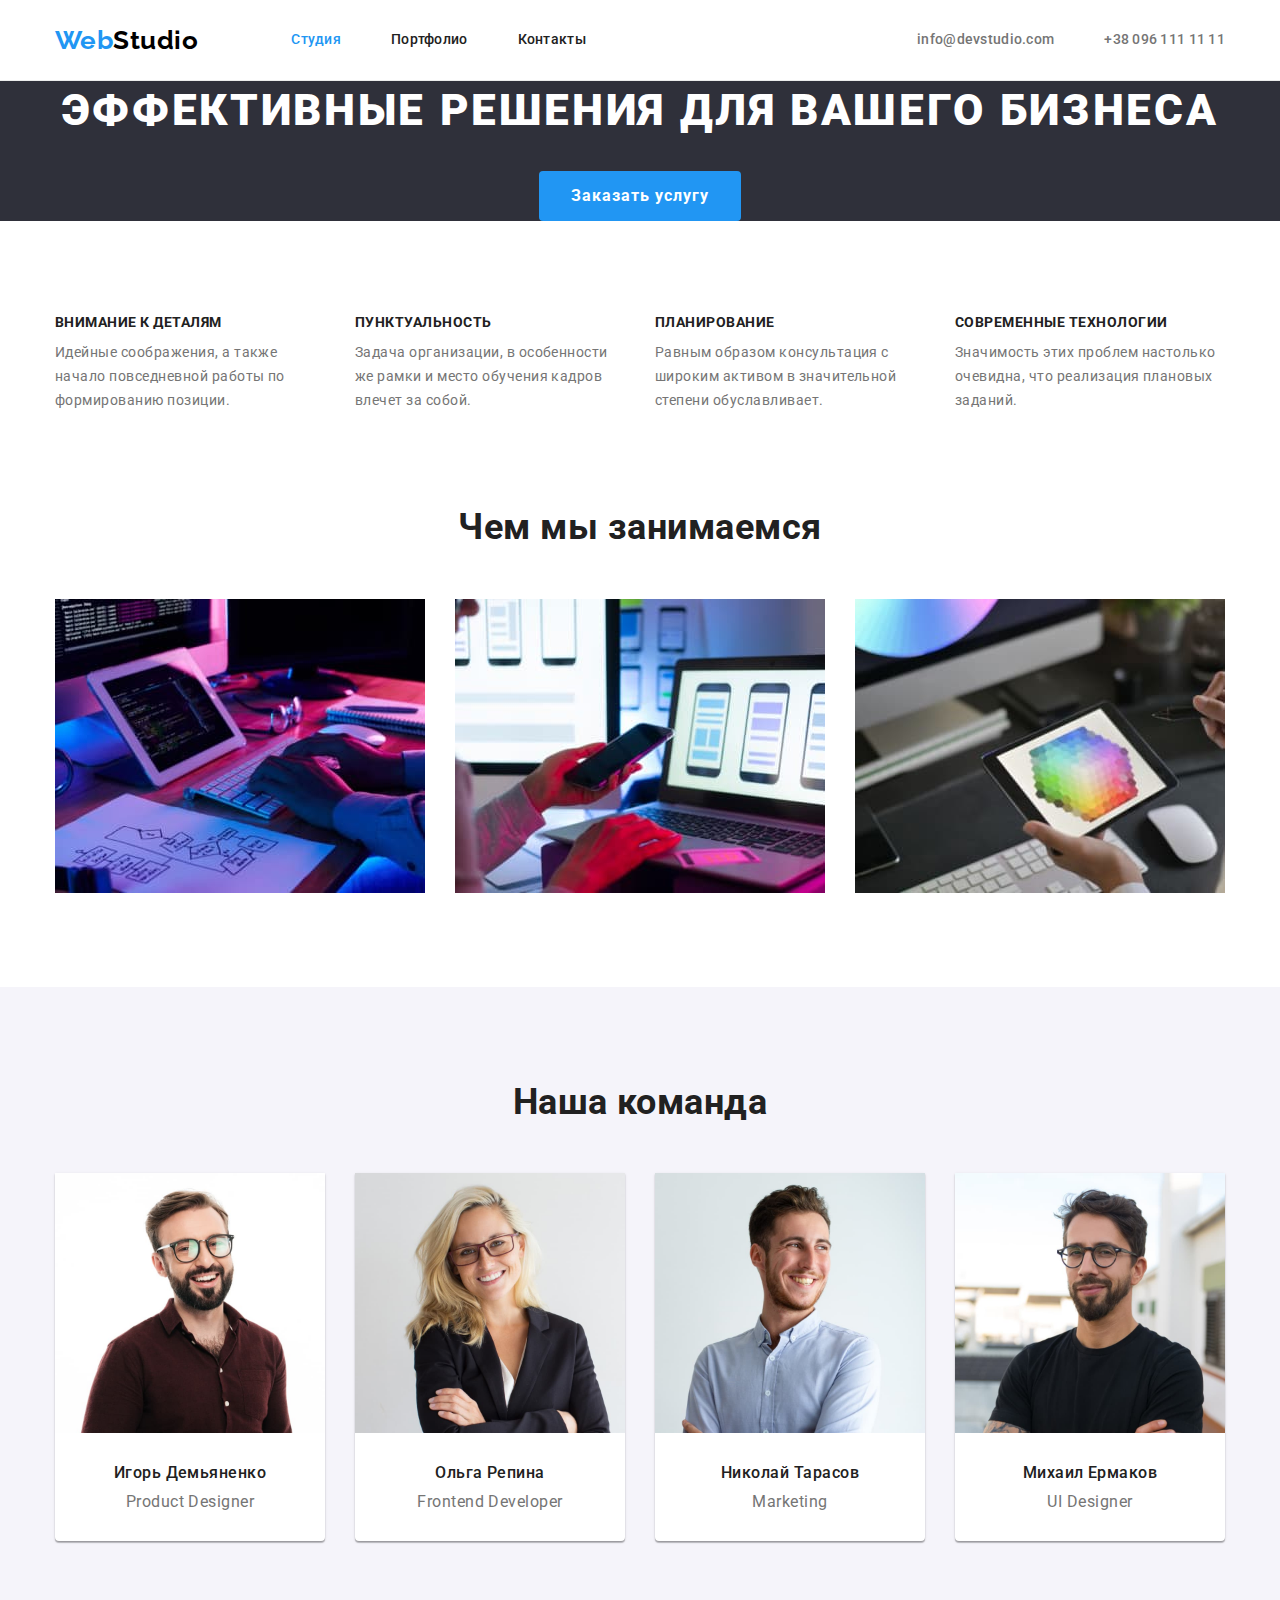
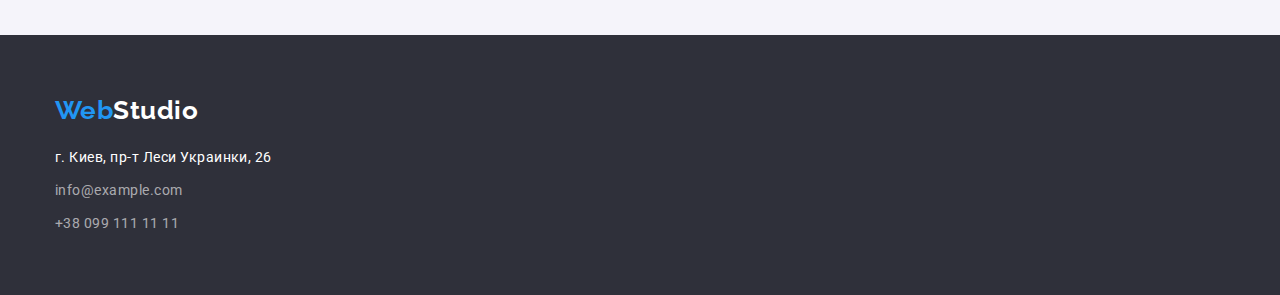
==== commit ac435fd1: "fixed some problems" ====
--- a/index.html
+++ b/index.html
@@ -106,6 +106,7 @@
           <ul class="work-list list">
             <li class="item">
               <img
+                class="work-img"
                 src="./images/computer.jpg"
                 width="370"
                 alt="персональный комьютер"
@@ -113,13 +114,19 @@
             </li>
             <li class="item">
               <img
+                class="work-img"
                 src="./images/cellphone.jpg"
                 width="370"
                 alt="мобильный телефон"
               />
             </li>
             <li class="item">
-              <img src="./images/tablet.jpg" width="370" alt="планшет" />
+              <img
+                class="work-img"
+                src="./images/tablet.jpg"
+                width="370"
+                alt="планшет"
+              />
             </li>
           </ul>
         </div>
@@ -132,59 +139,51 @@
           <h2 class="section-title">Наша команда</h2>
           <ul class="team-list list">
             <li class="item">
-              <div class="card">
-                <img
-                  class="team-img"
-                  src="./images/igor.jpg"
-                  width="270"
-                  alt="Игорь Демьяненко"
-                />
-                <div class="card-footer">
-                  <h3 class="team-title">Игорь Демьяненко</h3>
-                  <p class="team-text">Product Designer</p>
-                </div>
-              </div>
-            </li>
-            <li class="item">
-              <div class="card">
-                <img
-                  class="team-img"
-                  src="./images/olga.jpg"
-                  width="270"
-                  alt="Ольга Репина"
-                />
-                <div class="card-footer">
-                  <h3 class="team-title">Ольга Репина</h3>
-                  <p class="team-text">Frontend Developer</p>
-                </div>
-              </div>
-            </li>
-            <li class="item">
-              <div class="card">
-                <img
-                  class="team-img"
-                  src="./images/nicholas.jpg"
-                  width="270"
-                  alt="Николай Тарасов"
-                />
-                <div class="card-footer">
-                  <h3 class="team-title">Николай Тарасов</h3>
-                  <p class="team-text">Marketing</p>
-                </div>
-              </div>
-            </li>
-            <li class="item">
-              <div class="card">
-                <img
-                  class="team-img"
-                  src="./images/michael.jpg"
-                  width="270"
-                  alt="Михаил Ермаков"
-                />
-                <div class="card-footer">
-                  <h3 class="team-title">Михаил Ермаков</h3>
-                  <p class="team-text">UI Designer</p>
-                </div>
+              <img
+                class="team-img"
+                src="./images/igor.jpg"
+                width="270"
+                alt="Игорь Демьяненко"
+              />
+              <div class="card-footer">
+                <h3 class="team-title">Игорь Демьяненко</h3>
+                <p class="team-text">Product Designer</p>
+              </div>
+            </li>
+            <li class="item">
+              <img
+                class="team-img"
+                src="./images/olga.jpg"
+                width="270"
+                alt="Ольга Репина"
+              />
+              <div class="card-footer">
+                <h3 class="team-title">Ольга Репина</h3>
+                <p class="team-text">Frontend Developer</p>
+              </div>
+            </li>
+            <li class="item">
+              <img
+                class="team-img"
+                src="./images/nicholas.jpg"
+                width="270"
+                alt="Николай Тарасов"
+              />
+              <div class="card-footer">
+                <h3 class="team-title">Николай Тарасов</h3>
+                <p class="team-text">Marketing</p>
+              </div>
+            </li>
+            <li class="item">
+              <img
+                class="team-img"
+                src="./images/michael.jpg"
+                width="270"
+                alt="Михаил Ермаков"
+              />
+              <div class="card-footer">
+                <h3 class="team-title">Михаил Ермаков</h3>
+                <p class="team-text">UI Designer</p>
               </div>
             </li>
           </ul>
--- a/css/styles.css
+++ b/css/styles.css
@@ -46,7 +46,8 @@
   width: 1200px;
   padding-left: 15px;
   padding-right: 15px;
-  margin: 0 auto;
+  margin-right: auto;
+  margin-left: auto;
 }
 
 /* header */
@@ -68,11 +69,10 @@
 
 .nav-list {
   display: flex;
-  margin-left: 93px;
-}
-
-.nav-list .item + .item {
-  margin-left: 50px;
+}
+
+.nav-list .item:not(:last-child) {
+  margin-right: 50px;
 }
 
 .contact-list {
@@ -80,8 +80,8 @@
   margin-left: auto;
 }
 
-.contact-list .item + .item {
-  margin-left: 50px;
+.contact-list .item:not(:last-child) {
+  margin-right: 50px;
 }
 
 .logo {
@@ -89,6 +89,9 @@
 }
 
 .header-logo {
+  display: inline-block;
+  margin-right: 93px;
+
   color: #000000;
 
   font-family: Raleway, sans-serif;
@@ -132,6 +135,9 @@
 /* footer */
 
 .footer-logo {
+  display: inline-block;
+  margin-bottom: 20px;
+
   color: var(--background-color-primal);
 
   font-family: Raleway, sans-serif;
@@ -161,13 +167,9 @@
   background: var(--background-color-secondary);
 }
 
-.address-list {
-  margin-top: 20px;
-}
-
-/* .address-list .item + .item {
-  margin-top: 9px;
-} */
+.address-list .item:not(:last-child) {
+  margin-bottom: 9px;
+}
 
 .address-text,
 .address-link {
@@ -176,11 +178,6 @@
   line-height: 1.71;
 }
 
-.address-link {
-  display: block;
-  padding-top: 9px;
-}
-
 /* index.html */
 
 /* hero section */
@@ -244,11 +241,7 @@
   padding-bottom: 94px;
 }
 
-.section.no-padding {
-  padding-top: 0;
-}
-
-.no-display {
+.section-title.no-display {
   display: none;
 }
 
@@ -281,6 +274,10 @@
 
 /* work section */
 
+.section.no-padding {
+  padding-top: 0;
+}
+
 .work-list {
   display: flex;
 }
@@ -289,6 +286,10 @@
   margin-right: 30px;
 }
 
+.work-img {
+  display: block;
+}
+
 /* team section */
 
 .team-list {
@@ -300,10 +301,11 @@
 }
 
 .team-list .card-footer {
-  padding: 30px 59px;
-}
-
-.team-list .card {
+  padding: 30px;
+  text-align: center;
+}
+
+.team-list .item {
   background: #ffffff;
 
   box-shadow: 0px 1px 3px rgba(0, 0, 0, 0.12), 0px 1px 1px rgba(0, 0, 0, 0.14),
@@ -326,13 +328,11 @@
   font-weight: 500;
   font-size: 16px;
   line-height: 1.19;
-  text-align: center;
 }
 
 .team-text {
   font-size: 16px;
   line-height: 1.19;
-  text-align: center;
 }
 
 /* portfolio.html */
@@ -347,8 +347,8 @@
   margin-bottom: 49px;
 }
 
-.button-list .item + .item {
-  margin-left: 8px;
+.button-list .item:not(:last-child) {
+  margin-right: 8px;
 }
 
 .portfolio-button {
@@ -382,6 +382,7 @@
 
 .portfolio-list .card-footer {
   padding: 20px 24px;
+  width: 370px;
 
   border: 1px solid #eeeeee;
   border-top: none;
